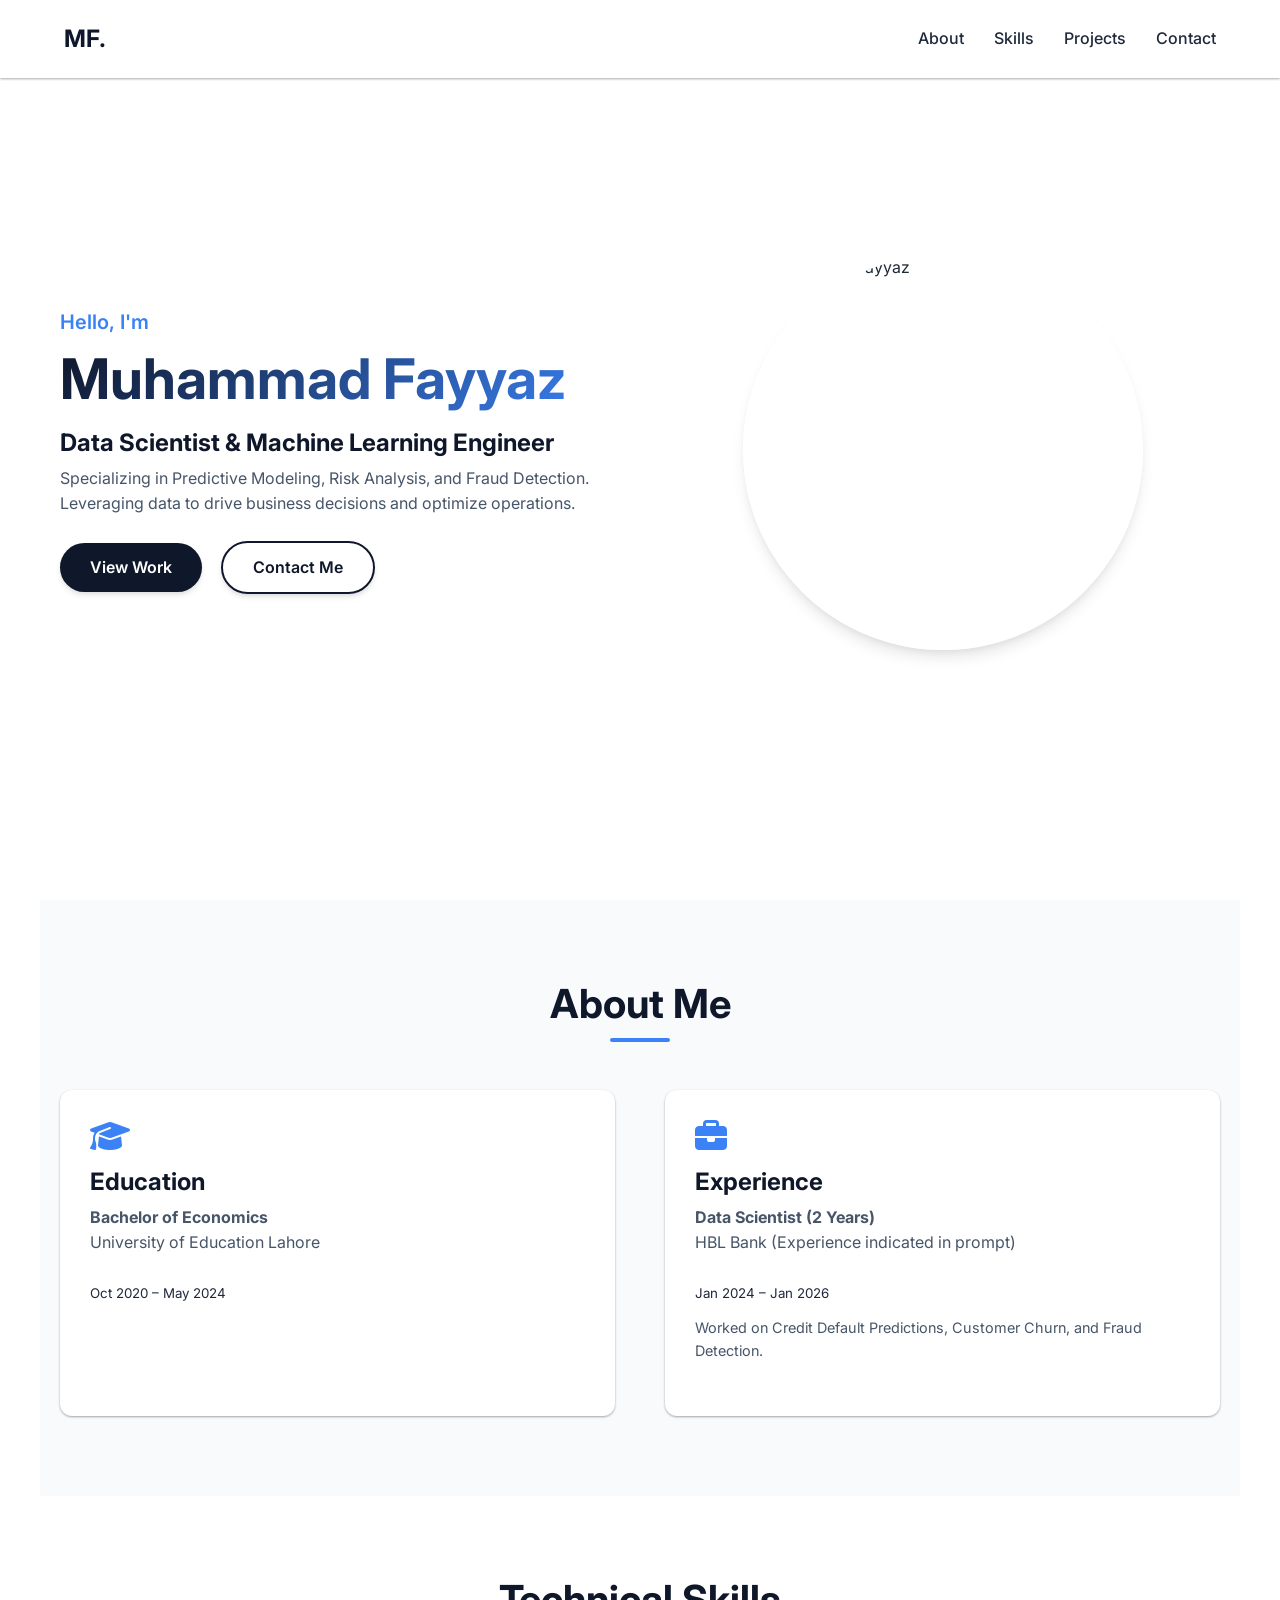
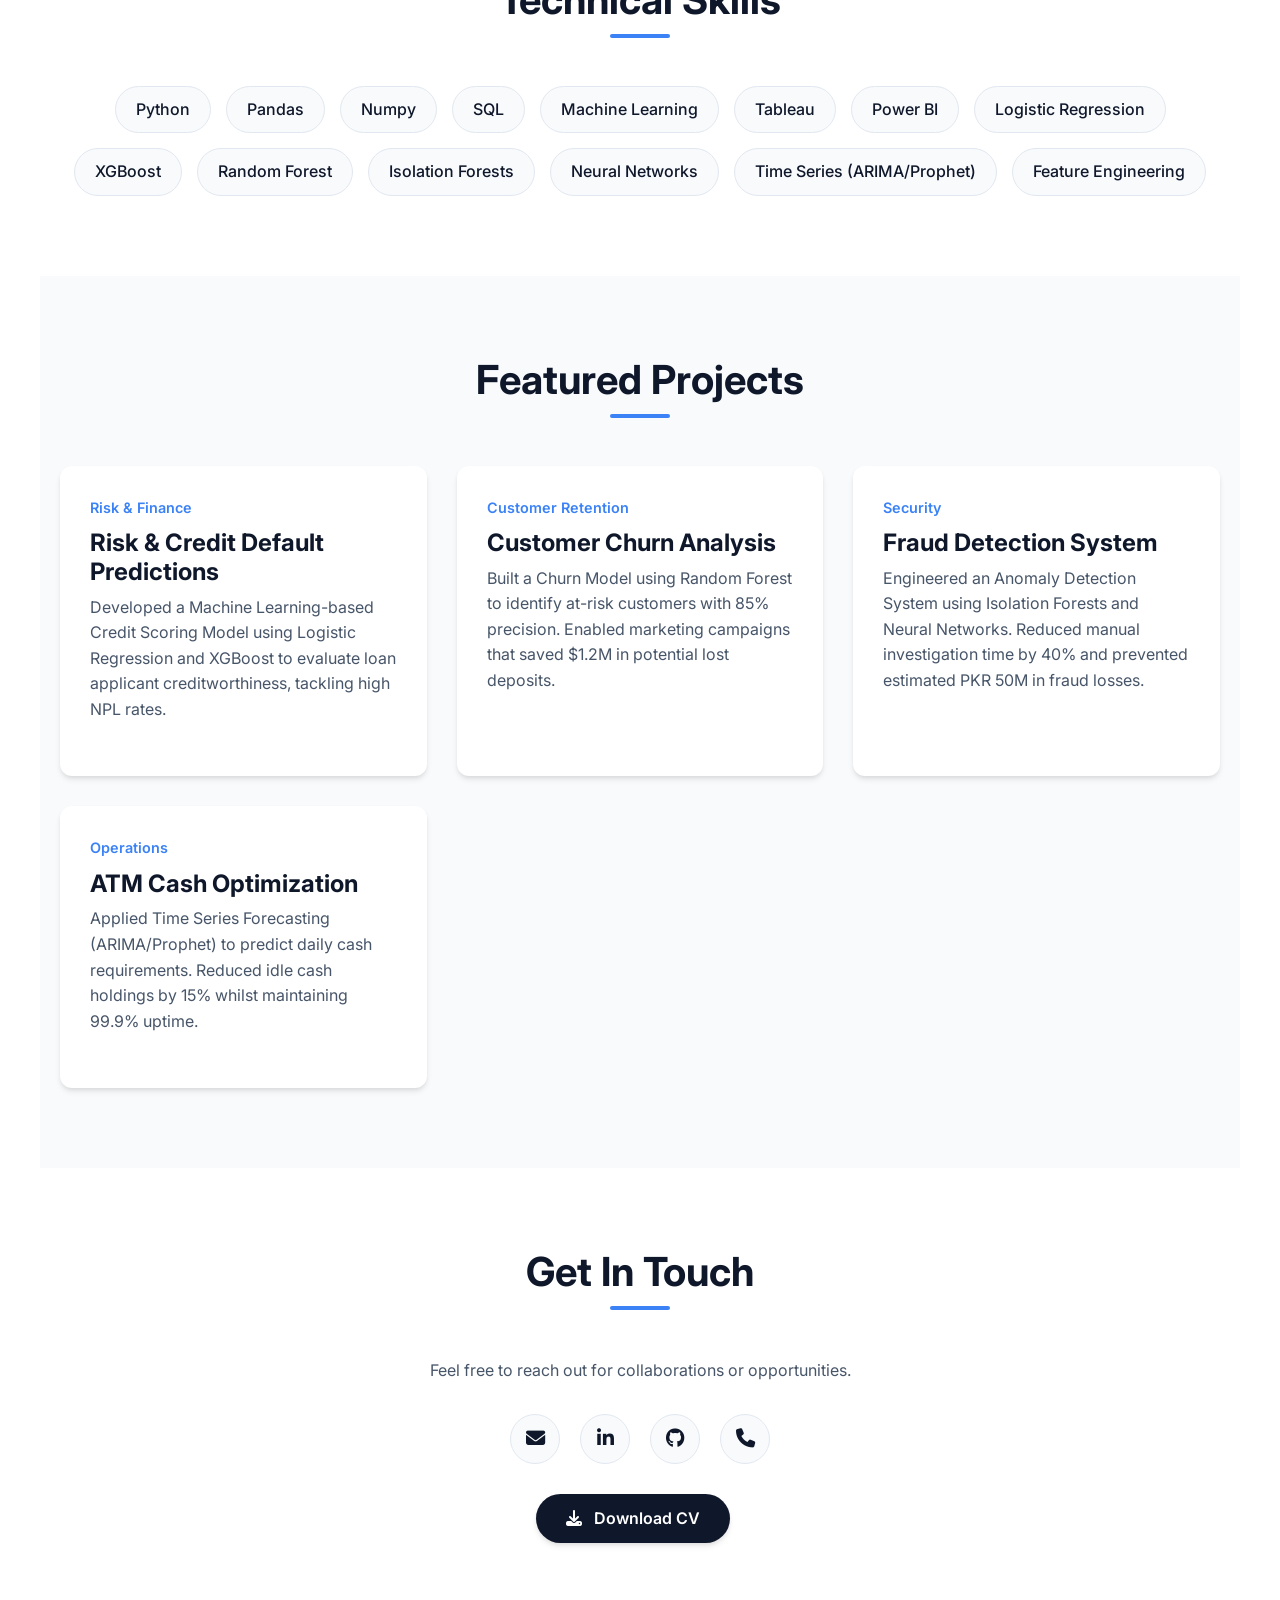
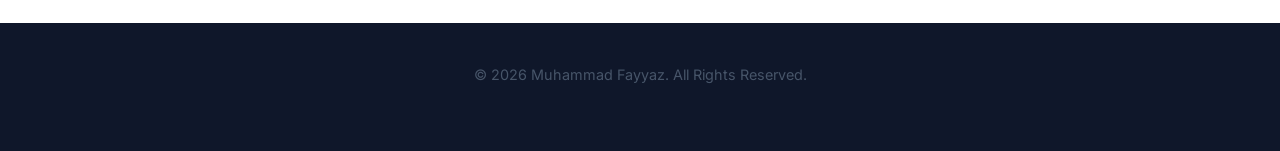
==== index.html @ ee8a90c3 "Add files via upload" ====
<!DOCTYPE html>
<html lang="en">
<head>
    <meta charset="UTF-8">
    <meta name="viewport" content="width=device-width, initial-scale=1.0">
    <title>Muhammad Fayyaz | Data Scientist</title>
    <meta name="description" content="Portfolio of Muhammad Fayyaz, a Data Scientist specializing in Machine Learning, Credit Scoring, and Fraud Detection.">
    
    <!-- Fonts -->
    <link rel="preconnect" href="https://fonts.googleapis.com">
    <link rel="preconnect" href="https://fonts.gstatic.com" crossorigin>
    <link href="https://fonts.googleapis.com/css2?family=Inter:wght@400;500;600;700&display=swap" rel="stylesheet">
    
    <!-- Icons -->
    <link rel="stylesheet" href="https://cdnjs.cloudflare.com/ajax/libs/font-awesome/6.4.0/css/all.min.css">
    
    <!-- Styles -->
    <link rel="stylesheet" href="style.css">
</head>
<body>

    <header>
        <nav>
            <div class="logo">MF.</div>
            <div class="nav-links">
                <a href="#about">About</a>
                <a href="#skills">Skills</a>
                <a href="#projects">Projects</a>
                <a href="#contact">Contact</a>
            </div>
        </nav>
    </header>

    <main>
        <!-- Hero Section -->
        <section class="hero">
            <div class="hero-content">
                <span class="hero-subtitle">Hello, I'm</span>
                <h1>Muhammad Fayyaz</h1>
                <h3>Data Scientist & Machine Learning Engineer</h3>
                <p>Specializing in Predictive Modeling, Risk Analysis, and Fraud Detection. Leveraging data to drive business decisions and optimize operations.</p>
                
                <div class="hero-btns">
                    <a href="#projects" class="btn">View Work</a>
                    <a href="#contact" class="btn btn-outline">Contact Me</a>
                </div>
            </div>
            <div class="hero-image">
                <div class="img-container">
                    <img src="profile.png" alt="Muhammad Fayyaz">
                </div>
            </div>
        </section>

        <!-- About Section -->
        <section id="about">
            <h2>About Me</h2>
            <div class="about-grid">
                <div class="card">
                    <i class="fas fa-graduation-cap icon" style="color: var(--secondary-color);"></i>
                    <h3>Education</h3>
                    <p style="margin-bottom: 0;"><strong>Bachelor of Economics</strong></p>
                    <p>University of Education Lahore</p>
                    <small>Oct 2020 – May 2024</small>
                </div>
                <div class="card">
                    <i class="fas fa-briefcase icon" style="color: var(--secondary-color);"></i>
                    <h3>Experience</h3>
                    <p style="margin-bottom: 0;"><strong>Data Scientist (2 Years)</strong></p>
                    <p>HBL Bank (Experience indicated in prompt)</p>
                    <small>Jan 2024 – Jan 2026</small>
                    <p style="margin-top: 10px; font-size: 0.9em;">Worked on Credit Default Predictions, Customer Churn, and Fraud Detection.</p>
                </div>
            </div>
        </section>

        <!-- Skills Section -->
        <section id="skills">
            <h2>Technical Skills</h2>
            <div class="skills-container">
                <span class="skill-tag">Python</span>
                <span class="skill-tag">Pandas</span>
                <span class="skill-tag">Numpy</span>
                <span class="skill-tag">SQL</span>
                <span class="skill-tag">Machine Learning</span>
                <span class="skill-tag">Tableau</span>
                <span class="skill-tag">Power BI</span>
                <span class="skill-tag">Logistic Regression</span>
                <span class="skill-tag">XGBoost</span>
                <span class="skill-tag">Random Forest</span>
                <span class="skill-tag">Isolation Forests</span>
                <span class="skill-tag">Neural Networks</span>
                <span class="skill-tag">Time Series (ARIMA/Prophet)</span>
                <span class="skill-tag">Feature Engineering</span>
            </div>
        </section>

        <!-- Projects Section -->
        <section id="projects">
            <h2>Featured Projects</h2>
            <div class="projects-grid">
                
                <!-- Project 1 -->
                <article class="project-card">
                    <div class="project-meta">Risk & Finance</div>
                    <h3>Risk & Credit Default Predictions</h3>
                    <p>Developed a Machine Learning-based Credit Scoring Model using Logistic Regression and XGBoost to evaluate loan applicant creditworthiness, tackling high NPL rates.</p>
                </article>

                <!-- Project 2 -->
                <article class="project-card">
                    <div class="project-meta">Customer Retention</div>
                    <h3>Customer Churn Analysis</h3>
                    <p>Built a Churn Model using Random Forest to identify at-risk customers with 85% precision. Enabled marketing campaigns that saved $1.2M in potential lost deposits.</p>
                </article>

                <!-- Project 3 -->
                <article class="project-card">
                    <div class="project-meta">Security</div>
                    <h3>Fraud Detection System</h3>
                    <p>Engineered an Anomaly Detection System using Isolation Forests and Neural Networks. Reduced manual investigation time by 40% and prevented estimated PKR 50M in fraud losses.</p>
                </article>

                <!-- Project 4 -->
                <article class="project-card">
                    <div class="project-meta">Operations</div>
                    <h3>ATM Cash Optimization</h3>
                    <p>Applied Time Series Forecasting (ARIMA/Prophet) to predict daily cash requirements. Reduced idle cash holdings by 15% whilst maintaining 99.9% uptime.</p>
                </article>

            </div>
        </section>

        <!-- Contact Section -->
        <section id="contact">
            <h2>Get In Touch</h2>
            <div class="contact-container">
                <p>Feel free to reach out for collaborations or opportunities.</p>
                
                <div class="social-links">
                    <a href="mailto:bsf2002220@ue.edu.pk" class="social-btn" title="Email"><i class="fas fa-envelope"></i></a>
                    <a href="https://linkedin.com/in/muhammad-fayyaz" target="_blank" class="social-btn" title="LinkedIn"><i class="fab fa-linkedin-in"></i></a>
                    <a href="https://github.com/yourusername" target="_blank" class="social-btn" title="GitHub"><i class="fab fa-github"></i></a>
                    <a href="tel:+923186599929" class="social-btn" title="Phone"><i class="fas fa-phone"></i></a>
                </div>

                <a href="Muhammad Fayyaz.pdf" class="btn" download><i class="fas fa-download" style="margin-right: 8px;"></i> Download CV</a>
            </div>
        </section>
    </main>

    <footer>
        <p>&copy; 2026 Muhammad Fayyaz. All Rights Reserved.</p>
    </footer>

    <script src="script.js"></script>
</body>
</html>
---- style.css ----
/* Global Styles */
:root {
  --primary-color: #0f172a; /* Slate 900 */
  --secondary-color: #3b82f6; /* Blue 500 */
  --accent-color: #64748b; /* Slate 500 */
  --background-color: #ffffff;
  --surface-color: #f8fafc; /* Slate 50 */
  --text-main: #1e293b; /* Slate 800 */
  --text-light: #475569; /* Slate 600 */
  --white: #ffffff;
  --shadow-sm: 0 1px 3px rgba(0, 0, 0, 0.12), 0 1px 2px rgba(0, 0, 0, 0.24);
  --shadow-md:
    0 4px 6px -1px rgba(0, 0, 0, 0.1), 0 2px 4px -1px rgba(0, 0, 0, 0.06);
  --shadow-lg:
    0 10px 15px -3px rgba(0, 0, 0, 0.1), 0 4px 6px -2px rgba(0, 0, 0, 0.05);
  --font-main:
    "Inter", -apple-system, BlinkMacSystemFont, "Segoe UI", Roboto, Helvetica,
    Arial, sans-serif;
}

* {
  margin: 0;
  padding: 0;
  box-sizing: border-box;
}

body {
  font-family: var(--font-main);
  background-color: var(--background-color);
  color: var(--text-main);
  line-height: 1.6;
  overflow-x: hidden;
}

a {
  text-decoration: none;
  color: inherit;
  transition: all 0.3s ease;
}

ul {
  list-style: none;
}

section {
  padding: 80px 20px;
  max-width: 1200px;
  margin: 0 auto;
}

/* Typography */
h1,
h2,
h3,
h4 {
  color: var(--primary-color);
  font-weight: 700;
  line-height: 1.2;
}

h1 {
  font-size: 3.5rem;
  margin-bottom: 1rem;
  background: linear-gradient(
    135deg,
    var(--primary-color) 0%,
    var(--secondary-color) 100%
  );
  -webkit-background-clip: text;
  -webkit-text-fill-color: transparent;
}

h2 {
  font-size: 2.5rem;
  margin-bottom: 3rem;
  text-align: center;
  position: relative;
}

h2::after {
  content: "";
  display: block;
  width: 60px;
  height: 4px;
  background: var(--secondary-color);
  margin: 10px auto 0;
  border-radius: 2px;
}

h3 {
  font-size: 1.5rem;
  margin-bottom: 0.5rem;
}

p {
  color: var(--text-light);
  margin-bottom: 1.5rem;
}

/* Header */
header {
  position: fixed;
  top: 0;
  width: 100%;
  background: rgba(255, 255, 255, 0.9);
  backdrop-filter: blur(10px);
  z-index: 1000;
  box-shadow: var(--shadow-sm);
  transition: all 0.3s ease;
}

nav {
  display: flex;
  justify-content: space-between;
  align-items: center;
  padding: 20px 5%;
  max-width: 1400px;
  margin: 0 auto;
}

.logo {
  font-size: 1.5rem;
  font-weight: 700;
  color: var(--primary-color);
}

.nav-links {
  display: flex;
  gap: 30px;
}

.nav-links a {
  font-weight: 500;
  font-size: 1rem;
  color: var(--text-main);
}

.nav-links a:hover {
  color: var(--secondary-color);
}

/* Hero Section */
.hero {
  height: 100vh;
  display: flex;
  align-items: center;
  justify-content: space-between;
  padding-top: 80px;
}

.hero-content {
  flex: 1;
  padding-right: 50px;
  animation: fadeUp 1s ease-out;
}

.hero-subtitle {
  font-size: 1.25rem;
  color: var(--secondary-color);
  font-weight: 600;
  margin-bottom: 0.5rem;
  display: block;
}

.btn {
  display: inline-block;
  padding: 12px 30px;
  background: var(--primary-color);
  color: var(--white);
  border-radius: 50px;
  font-weight: 600;
  font-size: 1rem;
  box-shadow: var(--shadow-md);
  margin-right: 15px;
}

.btn:hover {
  background: var(--secondary-color);
  transform: translateY(-2px);
  box-shadow: var(--shadow-lg);
}

.btn-outline {
  background: transparent;
  border: 2px solid var(--primary-color);
  color: var(--primary-color);
}

.btn-outline:hover {
  background: var(--primary-color);
  color: var(--white);
}

.hero-image {
  flex: 1;
  display: flex;
  justify-content: center;
  animation: fadeLeft 1s ease-out;
}

.img-container {
  width: 400px;
  height: 400px;
  border-radius: 50%;
  overflow: hidden;
  border: 5px solid var(--white);
  box-shadow: var(--shadow-lg);
  position: relative;
}

.img-container img {
  width: 100%;
  height: 100%;
  object-fit: cover;
}

/* About Section */
#about {
  background-color: var(--surface-color);
}

.about-grid {
  display: grid;
  grid-template-columns: 1fr 1fr;
  gap: 50px;
}

.card {
  background: var(--white);
  padding: 30px;
  border-radius: 12px;
  box-shadow: var(--shadow-sm);
  transition: transform 0.3s ease;
}

.card:hover {
  transform: translateY(-5px);
  box-shadow: var(--shadow-md);
}

.icon {
  font-size: 2rem;
  margin-bottom: 1rem;
  display: block;
}

/* Skills Section */
.skills-container {
  display: flex;
  flex-wrap: wrap;
  gap: 15px;
  justify-content: center;
}

.skill-tag {
  background: var(--surface-color);
  padding: 10px 20px;
  border-radius: 30px;
  font-weight: 500;
  color: var(--primary-color);
  border: 1px solid #e2e8f0;
  transition: all 0.3s ease;
}

.skill-tag:hover {
  background: var(--primary-color);
  color: var(--white);
  border-color: var(--primary-color);
}

/* Projects Section */
#projects {
  background-color: var(--surface-color);
}

.projects-grid {
  display: grid;
  grid-template-columns: repeat(auto-fit, minmax(350px, 1fr));
  gap: 30px;
}

.project-card {
  background: var(--white);
  border-radius: 12px;
  overflow: hidden;
  box-shadow: var(--shadow-md);
  transition: all 0.3s ease;
  padding: 30px;
  display: flex;
  flex-direction: column;
}

.project-card:hover {
  transform: translateY(-10px);
  box-shadow: var(--shadow-lg);
}

.project-meta {
  font-size: 0.9rem;
  color: var(--secondary-color);
  font-weight: 600;
  margin-bottom: 10px;
}

/* Contact Section */
.contact-container {
  text-align: center;
  max-width: 600px;
  margin: 0 auto;
}

.social-links {
  display: flex;
  justify-content: center;
  gap: 20px;
  margin: 30px 0;
}

.social-btn {
  width: 50px;
  height: 50px;
  border-radius: 50%;
  background: var(--surface-color);
  display: flex;
  align-items: center;
  justify-content: center;
  font-size: 1.2rem;
  color: var(--primary-color);
  transition: all 0.3s ease;
  border: 1px solid #e2e8f0;
}

.social-btn:hover {
  background: var(--primary-color);
  color: var(--white);
}

footer {
  text-align: center;
  padding: 40px;
  background: var(--primary-color);
  color: var(--white);
  font-size: 0.9rem;
}

/* Animations */
@keyframes fadeUp {
  from {
    opacity: 0;
    transform: translateY(30px);
  }
  to {
    opacity: 1;
    transform: translateY(0);
  }
}

@keyframes fadeLeft {
  from {
    opacity: 0;
    transform: translateX(30px);
  }
  to {
    opacity: 1;
    transform: translateX(0);
  }
}

/* Responsive */
@media (max-width: 768px) {
  h1 {
    font-size: 2.5rem;
  }
  h2 {
    font-size: 2rem;
  }

  .hero {
    flex-direction: column-reverse;
    text-align: center;
    height: auto;
    padding-bottom: 50px;
  }

  .hero-content {
    padding-right: 0;
  }

  .hero-image {
    margin-bottom: 40px;
  }

  .img-container {
    width: 250px;
    height: 250px;
  }

  .nav-links {
    display: none; /* simple mobile hide for now, could add hamburger */
  }

  .about-grid {
    grid-template-columns: 1fr;
  }
}
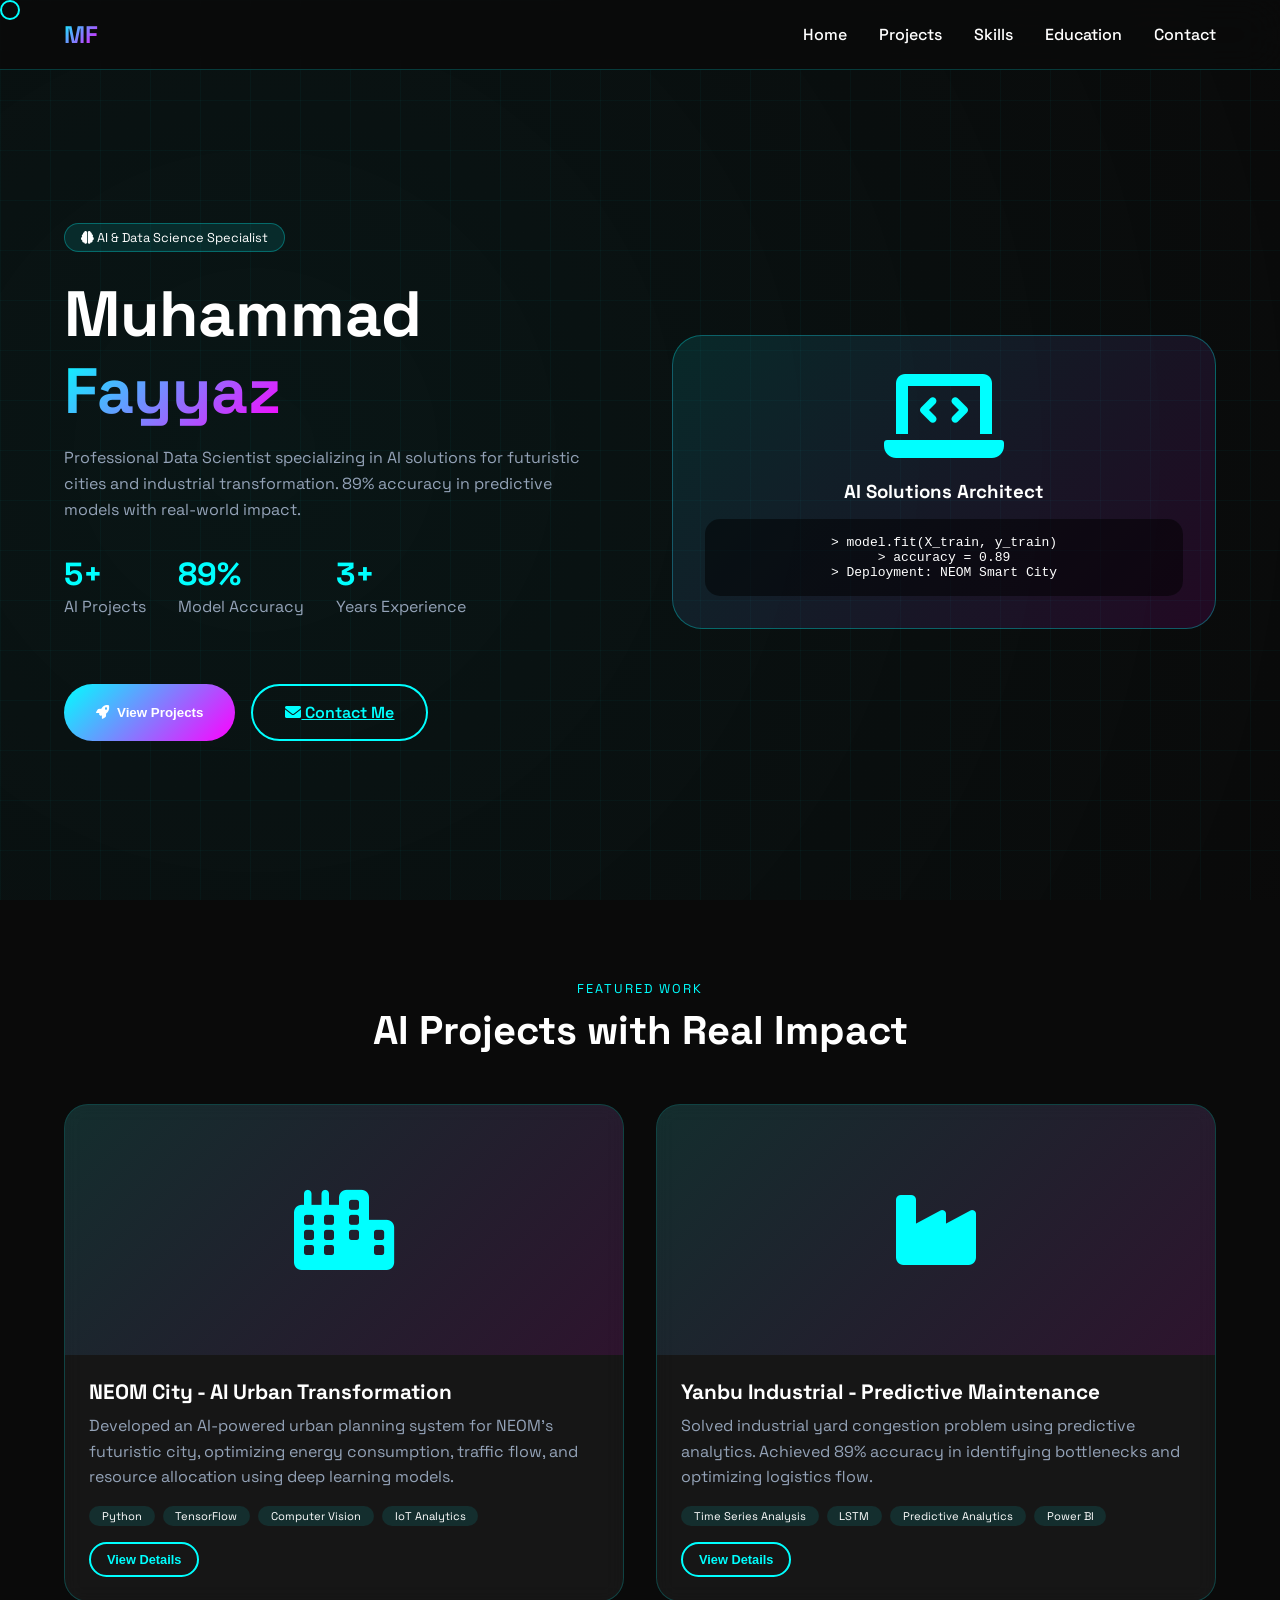
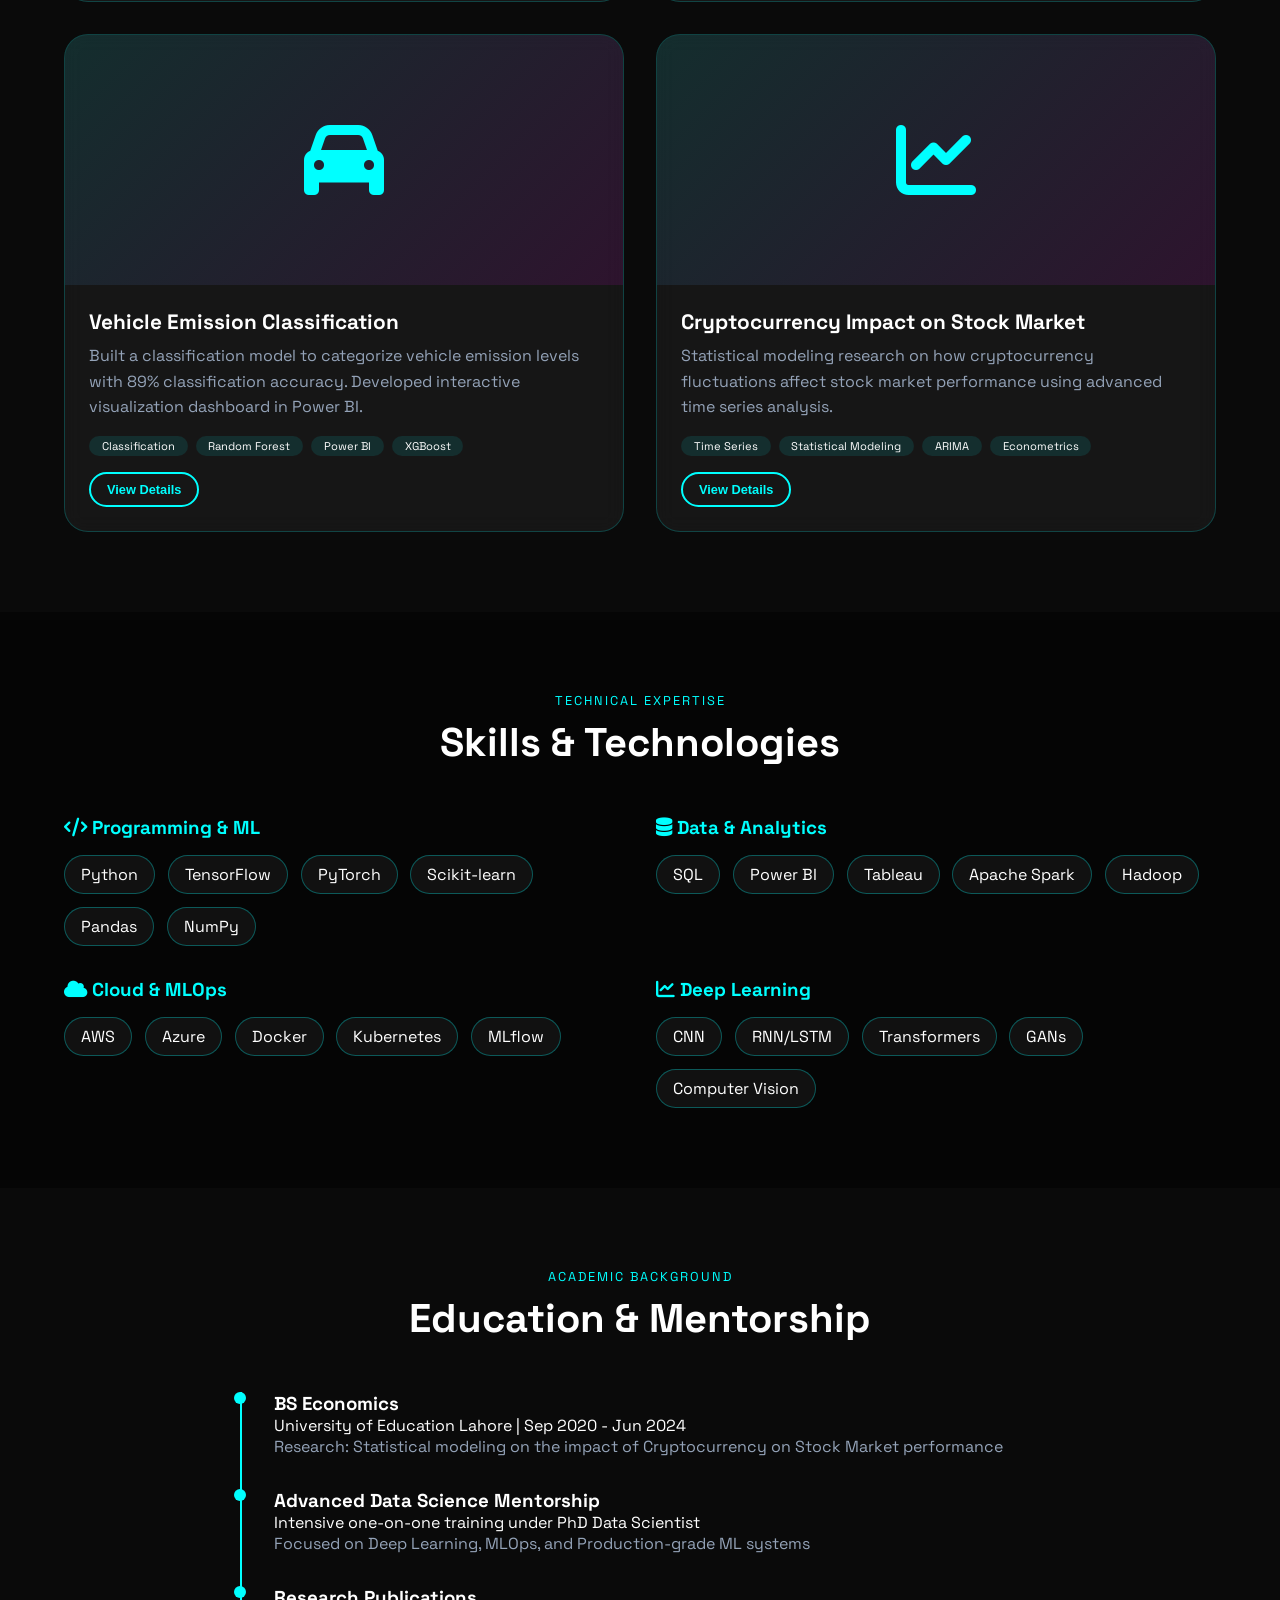
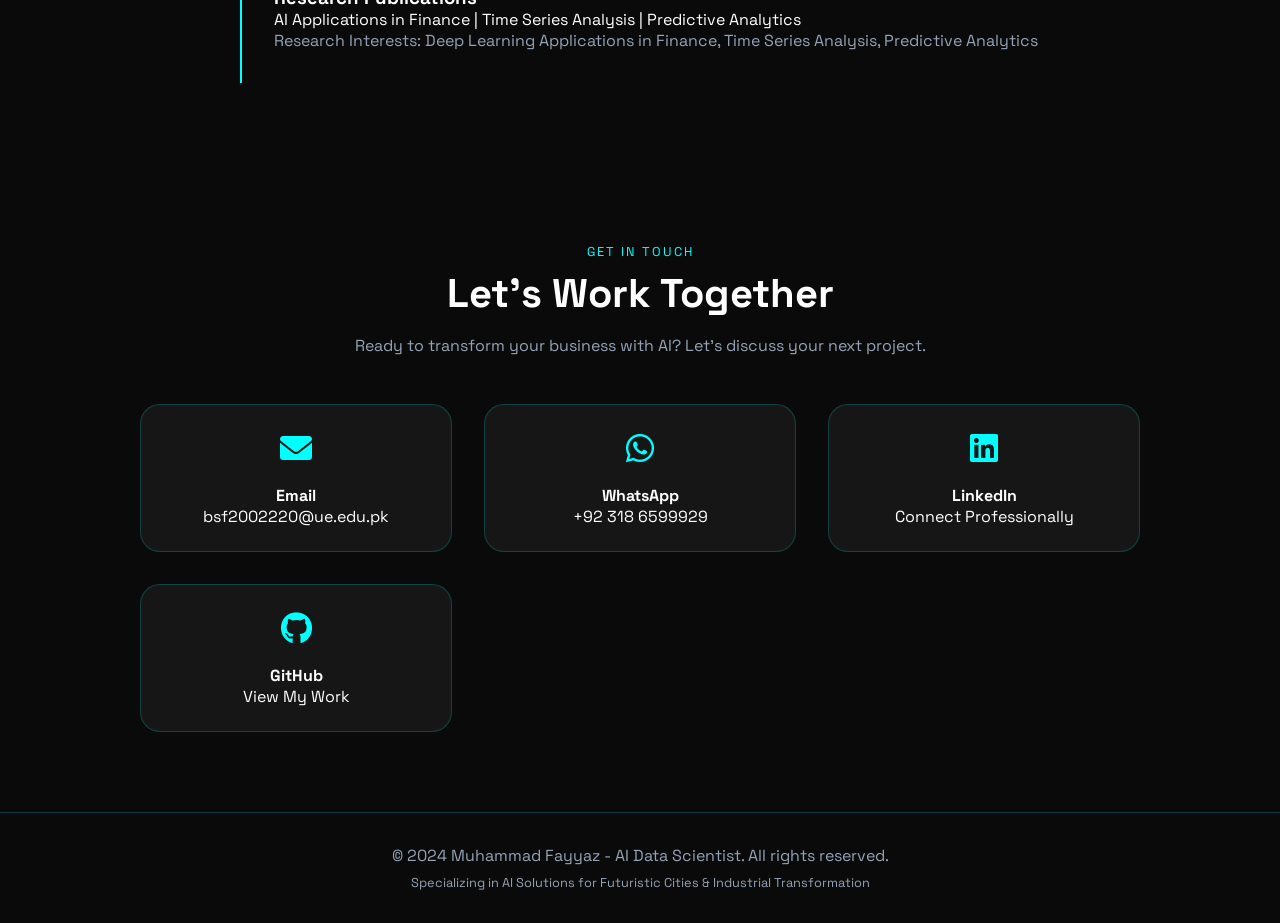
==== commit a94f710f: "Rename index1.html to index.html" ====
--- a/index.html
+++ b/index.html
@@ -3,156 +3,709 @@
 <head>
     <meta charset="UTF-8">
     <meta name="viewport" content="width=device-width, initial-scale=1.0">
-    <title>Muhammad Fayyaz | Data Scientist</title>
-    <meta name="description" content="Portfolio of Muhammad Fayyaz, a Data Scientist specializing in Machine Learning, Credit Scoring, and Fraud Detection.">
-    
-    <!-- Fonts -->
-    <link rel="preconnect" href="https://fonts.googleapis.com">
-    <link rel="preconnect" href="https://fonts.gstatic.com" crossorigin>
-    <link href="https://fonts.googleapis.com/css2?family=Inter:wght@400;500;600;700&display=swap" rel="stylesheet">
-    
-    <!-- Icons -->
-    <link rel="stylesheet" href="https://cdnjs.cloudflare.com/ajax/libs/font-awesome/6.4.0/css/all.min.css">
-    
-    <!-- Styles -->
-    <link rel="stylesheet" href="style.css">
+    <title>Muhammad Fayyaz | AI Data Scientist - Futuristic Portfolio</title>
+    <link href="https://cdnjs.cloudflare.com/ajax/libs/font-awesome/6.0.0/css/all.min.css" rel="stylesheet">
+    <link href="https://fonts.googleapis.com/css2?family=Space+Grotesk:wght@300;400;500;600;700;800&display=swap" rel="stylesheet">
+    <link href="https://unpkg.com/aos@2.3.1/dist/aos.css" rel="stylesheet">
+    <style>
+        * {
+            margin: 0;
+            padding: 0;
+            box-sizing: border-box;
+        }
+
+        body {
+            font-family: 'Space Grotesk', sans-serif;
+            background: #0a0a0a;
+            color: #ffffff;
+            overflow-x: hidden;
+        }
+
+        /* Futuristic Gradient Background */
+        .bg-gradient {
+            position: fixed;
+            top: 0;
+            left: 0;
+            width: 100%;
+            height: 100%;
+            background: radial-gradient(circle at 20% 50%, rgba(0, 255, 255, 0.05) 0%, rgba(10, 10, 10, 0.98) 100%);
+            z-index: -2;
+        }
+
+        .grid-overlay {
+            position: fixed;
+            top: 0;
+            left: 0;
+            width: 100%;
+            height: 100%;
+            background-image: linear-gradient(rgba(0, 255, 255, 0.03) 1px, transparent 1px),
+                              linear-gradient(90deg, rgba(0, 255, 255, 0.03) 1px, transparent 1px);
+            background-size: 50px 50px;
+            z-index: -1;
+        }
+
+        /* Custom Cursor */
+        .cursor {
+            width: 20px;
+            height: 20px;
+            border: 2px solid #00ffff;
+            border-radius: 50%;
+            position: fixed;
+            pointer-events: none;
+            z-index: 10000;
+            transition: 0.1s;
+        }
+
+        /* Navigation */
+        .navbar {
+            position: fixed;
+            top: 0;
+            width: 100%;
+            padding: 1.2rem 5%;
+            background: rgba(10, 10, 10, 0.9);
+            backdrop-filter: blur(20px);
+            z-index: 1000;
+            border-bottom: 1px solid rgba(0, 255, 255, 0.2);
+        }
+
+        .nav-container {
+            display: flex;
+            justify-content: space-between;
+            align-items: center;
+            max-width: 1400px;
+            margin: 0 auto;
+        }
+
+        .logo {
+            font-size: 1.5rem;
+            font-weight: 800;
+            background: linear-gradient(135deg, #00ffff, #ff00ff);
+            -webkit-background-clip: text;
+            -webkit-text-fill-color: transparent;
+        }
+
+        .nav-links {
+            display: flex;
+            gap: 2rem;
+            list-style: none;
+        }
+
+        .nav-links a {
+            color: #fff;
+            text-decoration: none;
+            font-weight: 500;
+            transition: 0.3s;
+        }
+
+        .nav-links a:hover {
+            color: #00ffff;
+        }
+
+        /* Hero Section */
+        .hero {
+            min-height: 100vh;
+            display: flex;
+            align-items: center;
+            padding: 8rem 5% 4rem;
+        }
+
+        .hero-content {
+            max-width: 1400px;
+            margin: 0 auto;
+            width: 100%;
+            display: grid;
+            grid-template-columns: 1fr 1fr;
+            gap: 4rem;
+            align-items: center;
+        }
+
+        .hero-badge {
+            display: inline-block;
+            padding: 0.3rem 1rem;
+            background: rgba(0, 255, 255, 0.1);
+            border: 1px solid rgba(0, 255, 255, 0.3);
+            border-radius: 50px;
+            font-size: 0.8rem;
+            margin-bottom: 1.5rem;
+        }
+
+        .hero h1 {
+            font-size: 4rem;
+            font-weight: 800;
+            line-height: 1.2;
+            margin-bottom: 1rem;
+        }
+
+        .hero h1 span {
+            background: linear-gradient(135deg, #00ffff, #ff00ff);
+            -webkit-background-clip: text;
+            -webkit-text-fill-color: transparent;
+        }
+
+        .hero p {
+            color: #94a3b8;
+            margin-bottom: 2rem;
+            line-height: 1.6;
+        }
+
+        .hero-stats {
+            display: flex;
+            gap: 2rem;
+            margin-top: 2rem;
+        }
+
+        .hero-stat h3 {
+            font-size: 2rem;
+            color: #00ffff;
+        }
+
+        /* Buttons */
+        .btn-primary {
+            background: linear-gradient(135deg, #00ffff, #ff00ff);
+            color: #fff;
+            padding: 1rem 2rem;
+            border: none;
+            border-radius: 50px;
+            font-weight: 600;
+            cursor: pointer;
+            transition: 0.3s;
+            display: inline-flex;
+            align-items: center;
+            gap: 8px;
+        }
+
+        .btn-outline {
+            background: transparent;
+            border: 2px solid #00ffff;
+            color: #00ffff;
+            padding: 1rem 2rem;
+            border-radius: 50px;
+            font-weight: 600;
+            cursor: pointer;
+            transition: 0.3s;
+        }
+
+        .btn-primary:hover, .btn-outline:hover {
+            transform: translateY(-3px);
+            box-shadow: 0 10px 30px rgba(0, 255, 255, 0.3);
+        }
+
+        /* Project Cards */
+        .projects-section {
+            padding: 5rem 5%;
+        }
+
+        .section-header {
+            text-align: center;
+            margin-bottom: 3rem;
+        }
+
+        .section-subtitle {
+            color: #00ffff;
+            text-transform: uppercase;
+            letter-spacing: 2px;
+            font-size: 0.8rem;
+        }
+
+        .section-title {
+            font-size: 2.5rem;
+            font-weight: 700;
+            margin-top: 0.5rem;
+        }
+
+        .projects-grid {
+            display: grid;
+            grid-template-columns: repeat(auto-fit, minmax(400px, 1fr));
+            gap: 2rem;
+            max-width: 1400px;
+            margin: 0 auto;
+        }
+
+        .project-card {
+            background: rgba(255, 255, 255, 0.05);
+            backdrop-filter: blur(10px);
+            border-radius: 24px;
+            overflow: hidden;
+            border: 1px solid rgba(0, 255, 255, 0.2);
+            transition: 0.3s;
+        }
+
+        .project-card:hover {
+            transform: translateY(-10px);
+            border-color: #00ffff;
+            box-shadow: 0 20px 40px rgba(0, 255, 255, 0.2);
+        }
+
+        .project-image {
+            height: 250px;
+            background: linear-gradient(135deg, rgba(0, 255, 255, 0.1), rgba(255, 0, 255, 0.1));
+            display: flex;
+            align-items: center;
+            justify-content: center;
+            position: relative;
+            overflow: hidden;
+        }
+
+        .project-image i {
+            font-size: 5rem;
+            color: #00ffff;
+        }
+
+        .project-info {
+            padding: 1.5rem;
+        }
+
+        .project-title {
+            font-size: 1.3rem;
+            font-weight: 700;
+            margin-bottom: 0.5rem;
+        }
+
+        .project-desc {
+            color: #94a3b8;
+            line-height: 1.6;
+            margin-bottom: 1rem;
+        }
+
+        .project-tech {
+            display: flex;
+            flex-wrap: wrap;
+            gap: 0.5rem;
+            margin-bottom: 1rem;
+        }
+
+        .tech-tag {
+            padding: 0.2rem 0.8rem;
+            background: rgba(0, 255, 255, 0.1);
+            border-radius: 50px;
+            font-size: 0.7rem;
+        }
+
+        /* Skills Section */
+        .skills-section {
+            padding: 5rem 5%;
+            background: rgba(0, 0, 0, 0.5);
+        }
+
+        .skills-grid {
+            display: grid;
+            grid-template-columns: repeat(2, 1fr);
+            gap: 2rem;
+            max-width: 1200px;
+            margin: 0 auto;
+        }
+
+        .skill-category h3 {
+            color: #00ffff;
+            margin-bottom: 1rem;
+        }
+
+        .skill-items {
+            display: flex;
+            flex-wrap: wrap;
+            gap: 0.8rem;
+        }
+
+        .skill-item {
+            padding: 0.5rem 1rem;
+            background: rgba(255, 255, 255, 0.05);
+            border-radius: 50px;
+            border: 1px solid rgba(0, 255, 255, 0.3);
+            transition: 0.3s;
+        }
+
+        .skill-item:hover {
+            border-color: #00ffff;
+            transform: translateY(-2px);
+        }
+
+        /* Education & Experience */
+        .education-section {
+            padding: 5rem 5%;
+        }
+
+        .timeline {
+            max-width: 800px;
+            margin: 0 auto;
+        }
+
+        .timeline-item {
+            position: relative;
+            padding-left: 2rem;
+            padding-bottom: 2rem;
+            border-left: 2px solid #00ffff;
+        }
+
+        .timeline-dot {
+            position: absolute;
+            left: -0.5rem;
+            top: 0;
+            width: 12px;
+            height: 12px;
+            background: #00ffff;
+            border-radius: 50%;
+        }
+
+        /* Contact Section */
+        .contact-section {
+            padding: 5rem 5%;
+            text-align: center;
+        }
+
+        .contact-grid {
+            display: grid;
+            grid-template-columns: repeat(auto-fit, minmax(250px, 1fr));
+            gap: 2rem;
+            max-width: 1000px;
+            margin: 2rem auto 0;
+        }
+
+        .contact-card {
+            background: rgba(255, 255, 255, 0.05);
+            border-radius: 20px;
+            padding: 1.5rem;
+            text-decoration: none;
+            color: #fff;
+            transition: 0.3s;
+            border: 1px solid rgba(0, 255, 255, 0.2);
+        }
+
+        .contact-card:hover {
+            transform: translateY(-5px);
+            border-color: #00ffff;
+        }
+
+        .contact-icon {
+            font-size: 2rem;
+            color: #00ffff;
+            margin-bottom: 1rem;
+        }
+
+        /* Footer */
+        .footer {
+            text-align: center;
+            padding: 2rem;
+            border-top: 1px solid rgba(0, 255, 255, 0.2);
+            color: #94a3b8;
+        }
+
+        /* Responsive */
+        @media (max-width: 1024px) {
+            .hero-content {
+                grid-template-columns: 1fr;
+                text-align: center;
+            }
+            .hero-stats {
+                justify-content: center;
+            }
+            .skills-grid {
+                grid-template-columns: 1fr;
+            }
+            .hero h1 {
+                font-size: 2.5rem;
+            }
+        }
+
+        @media (max-width: 768px) {
+            .nav-links {
+                display: none;
+            }
+            .projects-grid {
+                grid-template-columns: 1fr;
+            }
+        }
+    </style>
 </head>
 <body>
 
-    <header>
-        <nav>
-            <div class="logo">MF.</div>
-            <div class="nav-links">
-                <a href="#about">About</a>
-                <a href="#skills">Skills</a>
-                <a href="#projects">Projects</a>
-                <a href="#contact">Contact</a>
-            </div>
-        </nav>
-    </header>
-
-    <main>
-        <!-- Hero Section -->
-        <section class="hero">
-            <div class="hero-content">
-                <span class="hero-subtitle">Hello, I'm</span>
-                <h1>Muhammad Fayyaz</h1>
-                <h3>Data Scientist & Machine Learning Engineer</h3>
-                <p>Specializing in Predictive Modeling, Risk Analysis, and Fraud Detection. Leveraging data to drive business decisions and optimize operations.</p>
-                
-                <div class="hero-btns">
-                    <a href="#projects" class="btn">View Work</a>
-                    <a href="#contact" class="btn btn-outline">Contact Me</a>
+<div class="bg-gradient"></div>
+<div class="grid-overlay"></div>
+<div class="cursor"></div>
+
+<nav class="navbar">
+    <div class="nav-container">
+        <div class="logo">MF</div>
+        <ul class="nav-links">
+            <li><a href="#home">Home</a></li>
+            <li><a href="#projects">Projects</a></li>
+            <li><a href="#skills">Skills</a></li>
+            <li><a href="#education">Education</a></li>
+            <li><a href="#contact">Contact</a></li>
+        </ul>
+    </div>
+</nav>
+
+<section id="home" class="hero">
+    <div class="hero-content">
+        <div data-aos="fade-right">
+            <div class="hero-badge">
+                <i class="fas fa-brain"></i> AI & Data Science Specialist
+            </div>
+            <h1>Muhammad <span>Fayyaz</span></h1>
+            <p>Professional Data Scientist specializing in AI solutions for futuristic cities and industrial transformation. 89% accuracy in predictive models with real-world impact.</p>
+            <div class="hero-stats">
+                <div class="hero-stat"><h3>5+</h3><p>AI Projects</p></div>
+                <div class="hero-stat"><h3>89%</h3><p>Model Accuracy</p></div>
+                <div class="hero-stat"><h3>3+</h3><p>Years Experience</p></div>
+            </div>
+            <div style="display: flex; gap: 1rem; flex-wrap: wrap; margin-top: 2rem;">
+                <button class="btn-primary" onclick="scrollToProjects()"><i class="fas fa-rocket"></i> View Projects</button>
+                <a href="mailto:bsf2002220@ue.edu.pk" class="btn-outline"><i class="fas fa-envelope"></i> Contact Me</a>
+            </div>
+        </div>
+        <div data-aos="fade-left" style="text-align: center;">
+            <div class="scientist-image" style="background: linear-gradient(135deg, rgba(0,255,255,0.1), rgba(255,0,255,0.1)); border-radius: 30px; padding: 2rem; border: 1px solid rgba(0,255,255,0.3);">
+                <i class="fas fa-laptop-code" style="font-size: 6rem; color: #00ffff;"></i>
+                <h3 style="margin-top: 1rem;">AI Solutions Architect</h3>
+                <div style="background: rgba(0,0,0,0.5); border-radius: 15px; padding: 1rem; margin-top: 1rem; font-family: monospace;">
+                    <span>> model.fit(X_train, y_train)</span><br>
+                    <span>> accuracy = 0.89</span><br>
+                    <span>> Deployment: NEOM Smart City</span>
                 </div>
             </div>
-            <div class="hero-image">
-                <div class="img-container">
-                    <img src="profile.png" alt="Muhammad Fayyaz">
+        </div>
+    </div>
+</section>
+
+<!-- Projects Section -->
+<section id="projects" class="projects-section">
+    <div class="section-header" data-aos="fade-up">
+        <div class="section-subtitle">Featured Work</div>
+        <div class="section-title">AI Projects with Real Impact</div>
+    </div>
+    <div class="projects-grid">
+        <!-- NEOM City Project -->
+        <div class="project-card" data-aos="flip-left">
+            <div class="project-image">
+                <i class="fas fa-city"></i>
+            </div>
+            <div class="project-info">
+                <div class="project-title">NEOM City - AI Urban Transformation</div>
+                <div class="project-desc">Developed an AI-powered urban planning system for NEOM's futuristic city, optimizing energy consumption, traffic flow, and resource allocation using deep learning models.</div>
+                <div class="project-tech">
+                    <span class="tech-tag">Python</span>
+                    <span class="tech-tag">TensorFlow</span>
+                    <span class="tech-tag">Computer Vision</span>
+                    <span class="tech-tag">IoT Analytics</span>
                 </div>
-            </div>
-        </section>
-
-        <!-- About Section -->
-        <section id="about">
-            <h2>About Me</h2>
-            <div class="about-grid">
-                <div class="card">
-                    <i class="fas fa-graduation-cap icon" style="color: var(--secondary-color);"></i>
-                    <h3>Education</h3>
-                    <p style="margin-bottom: 0;"><strong>Bachelor of Economics</strong></p>
-                    <p>University of Education Lahore</p>
-                    <small>Oct 2020 – May 2024</small>
+                <button class="btn-outline" style="padding: 0.5rem 1rem; font-size: 0.8rem;" onclick="showProjectDetails('neom')">View Details</button>
+            </div>
+        </div>
+
+        <!-- Yanbu Industrial Project -->
+        <div class="project-card" data-aos="flip-left" data-aos-delay="100">
+            <div class="project-image">
+                <i class="fas fa-industry"></i>
+            </div>
+            <div class="project-info">
+                <div class="project-title">Yanbu Industrial - Predictive Maintenance</div>
+                <div class="project-desc">Solved industrial yard congestion problem using predictive analytics. Achieved 89% accuracy in identifying bottlenecks and optimizing logistics flow.</div>
+                <div class="project-tech">
+                    <span class="tech-tag">Time Series Analysis</span>
+                    <span class="tech-tag">LSTM</span>
+                    <span class="tech-tag">Predictive Analytics</span>
+                    <span class="tech-tag">Power BI</span>
                 </div>
-                <div class="card">
-                    <i class="fas fa-briefcase icon" style="color: var(--secondary-color);"></i>
-                    <h3>Experience</h3>
-                    <p style="margin-bottom: 0;"><strong>Data Scientist (2 Years)</strong></p>
-                    <p>HBL Bank (Experience indicated in prompt)</p>
-                    <small>Jan 2024 – Jan 2026</small>
-                    <p style="margin-top: 10px; font-size: 0.9em;">Worked on Credit Default Predictions, Customer Churn, and Fraud Detection.</p>
+                <button class="btn-outline" style="padding: 0.5rem 1rem; font-size: 0.8rem;" onclick="showProjectDetails('yanbu')">View Details</button>
+            </div>
+        </div>
+
+        <!-- Vehicle Emission Classification -->
+        <div class="project-card" data-aos="flip-left" data-aos-delay="200">
+            <div class="project-image">
+                <i class="fas fa-car"></i>
+            </div>
+            <div class="project-info">
+                <div class="project-title">Vehicle Emission Classification</div>
+                <div class="project-desc">Built a classification model to categorize vehicle emission levels with 89% classification accuracy. Developed interactive visualization dashboard in Power BI.</div>
+                <div class="project-tech">
+                    <span class="tech-tag">Classification</span>
+                    <span class="tech-tag">Random Forest</span>
+                    <span class="tech-tag">Power BI</span>
+                    <span class="tech-tag">XGBoost</span>
                 </div>
-            </div>
-        </section>
-
-        <!-- Skills Section -->
-        <section id="skills">
-            <h2>Technical Skills</h2>
-            <div class="skills-container">
-                <span class="skill-tag">Python</span>
-                <span class="skill-tag">Pandas</span>
-                <span class="skill-tag">Numpy</span>
-                <span class="skill-tag">SQL</span>
-                <span class="skill-tag">Machine Learning</span>
-                <span class="skill-tag">Tableau</span>
-                <span class="skill-tag">Power BI</span>
-                <span class="skill-tag">Logistic Regression</span>
-                <span class="skill-tag">XGBoost</span>
-                <span class="skill-tag">Random Forest</span>
-                <span class="skill-tag">Isolation Forests</span>
-                <span class="skill-tag">Neural Networks</span>
-                <span class="skill-tag">Time Series (ARIMA/Prophet)</span>
-                <span class="skill-tag">Feature Engineering</span>
-            </div>
-        </section>
-
-        <!-- Projects Section -->
-        <section id="projects">
-            <h2>Featured Projects</h2>
-            <div class="projects-grid">
-                
-                <!-- Project 1 -->
-                <article class="project-card">
-                    <div class="project-meta">Risk & Finance</div>
-                    <h3>Risk & Credit Default Predictions</h3>
-                    <p>Developed a Machine Learning-based Credit Scoring Model using Logistic Regression and XGBoost to evaluate loan applicant creditworthiness, tackling high NPL rates.</p>
-                </article>
-
-                <!-- Project 2 -->
-                <article class="project-card">
-                    <div class="project-meta">Customer Retention</div>
-                    <h3>Customer Churn Analysis</h3>
-                    <p>Built a Churn Model using Random Forest to identify at-risk customers with 85% precision. Enabled marketing campaigns that saved $1.2M in potential lost deposits.</p>
-                </article>
-
-                <!-- Project 3 -->
-                <article class="project-card">
-                    <div class="project-meta">Security</div>
-                    <h3>Fraud Detection System</h3>
-                    <p>Engineered an Anomaly Detection System using Isolation Forests and Neural Networks. Reduced manual investigation time by 40% and prevented estimated PKR 50M in fraud losses.</p>
-                </article>
-
-                <!-- Project 4 -->
-                <article class="project-card">
-                    <div class="project-meta">Operations</div>
-                    <h3>ATM Cash Optimization</h3>
-                    <p>Applied Time Series Forecasting (ARIMA/Prophet) to predict daily cash requirements. Reduced idle cash holdings by 15% whilst maintaining 99.9% uptime.</p>
-                </article>
-
-            </div>
-        </section>
-
-        <!-- Contact Section -->
-        <section id="contact">
-            <h2>Get In Touch</h2>
-            <div class="contact-container">
-                <p>Feel free to reach out for collaborations or opportunities.</p>
-                
-                <div class="social-links">
-                    <a href="mailto:bsf2002220@ue.edu.pk" class="social-btn" title="Email"><i class="fas fa-envelope"></i></a>
-                    <a href="https://linkedin.com/in/muhammad-fayyaz" target="_blank" class="social-btn" title="LinkedIn"><i class="fab fa-linkedin-in"></i></a>
-                    <a href="https://github.com/yourusername" target="_blank" class="social-btn" title="GitHub"><i class="fab fa-github"></i></a>
-                    <a href="tel:+923186599929" class="social-btn" title="Phone"><i class="fas fa-phone"></i></a>
+                <button class="btn-outline" style="padding: 0.5rem 1rem; font-size: 0.8rem;" onclick="showProjectDetails('emission')">View Details</button>
+            </div>
+        </div>
+
+        <!-- Cryptocurrency & Stock Market -->
+        <div class="project-card" data-aos="flip-left" data-aos-delay="300">
+            <div class="project-image">
+                <i class="fas fa-chart-line"></i>
+            </div>
+            <div class="project-info">
+                <div class="project-title">Cryptocurrency Impact on Stock Market</div>
+                <div class="project-desc">Statistical modeling research on how cryptocurrency fluctuations affect stock market performance using advanced time series analysis.</div>
+                <div class="project-tech">
+                    <span class="tech-tag">Time Series</span>
+                    <span class="tech-tag">Statistical Modeling</span>
+                    <span class="tech-tag">ARIMA</span>
+                    <span class="tech-tag">Econometrics</span>
                 </div>
-
-                <a href="Muhammad Fayyaz.pdf" class="btn" download><i class="fas fa-download" style="margin-right: 8px;"></i> Download CV</a>
-            </div>
-        </section>
-    </main>
-
-    <footer>
-        <p>&copy; 2026 Muhammad Fayyaz. All Rights Reserved.</p>
-    </footer>
-
-    <script src="script.js"></script>
+                <button class="btn-outline" style="padding: 0.5rem 1rem; font-size: 0.8rem;" onclick="showProjectDetails('crypto')">View Details</button>
+            </div>
+        </div>
+    </div>
+</section>
+
+<!-- Skills Section -->
+<section id="skills" class="skills-section">
+    <div class="section-header" data-aos="fade-up">
+        <div class="section-subtitle">Technical Expertise</div>
+        <div class="section-title">Skills & Technologies</div>
+    </div>
+    <div class="skills-grid">
+        <div class="skill-category" data-aos="fade-right">
+            <h3><i class="fas fa-code"></i> Programming & ML</h3>
+            <div class="skill-items">
+                <span class="skill-item">Python</span>
+                <span class="skill-item">TensorFlow</span>
+                <span class="skill-item">PyTorch</span>
+                <span class="skill-item">Scikit-learn</span>
+                <span class="skill-item">Pandas</span>
+                <span class="skill-item">NumPy</span>
+            </div>
+        </div>
+        <div class="skill-category" data-aos="fade-left">
+            <h3><i class="fas fa-database"></i> Data & Analytics</h3>
+            <div class="skill-items">
+                <span class="skill-item">SQL</span>
+                <span class="skill-item">Power BI</span>
+                <span class="skill-item">Tableau</span>
+                <span class="skill-item">Apache Spark</span>
+                <span class="skill-item">Hadoop</span>
+            </div>
+        </div>
+        <div class="skill-category" data-aos="fade-right">
+            <h3><i class="fas fa-cloud"></i> Cloud & MLOps</h3>
+            <div class="skill-items">
+                <span class="skill-item">AWS</span>
+                <span class="skill-item">Azure</span>
+                <span class="skill-item">Docker</span>
+                <span class="skill-item">Kubernetes</span>
+                <span class="skill-item">MLflow</span>
+            </div>
+        </div>
+        <div class="skill-category" data-aos="fade-left">
+            <h3><i class="fas fa-chart-line"></i> Deep Learning</h3>
+            <div class="skill-items">
+                <span class="skill-item">CNN</span>
+                <span class="skill-item">RNN/LSTM</span>
+                <span class="skill-item">Transformers</span>
+                <span class="skill-item">GANs</span>
+                <span class="skill-item">Computer Vision</span>
+            </div>
+        </div>
+    </div>
+</section>
+
+<!-- Education Section -->
+<section id="education" class="education-section">
+    <div class="section-header" data-aos="fade-up">
+        <div class="section-subtitle">Academic Background</div>
+        <div class="section-title">Education & Mentorship</div>
+    </div>
+    <div class="timeline">
+        <div class="timeline-item" data-aos="fade-right">
+            <div class="timeline-dot"></div>
+            <h3>BS Economics</h3>
+            <p>University of Education Lahore | Sep 2020 - Jun 2024</p>
+            <p style="color: #94a3b8;">Research: Statistical modeling on the impact of Cryptocurrency on Stock Market performance</p>
+        </div>
+        <div class="timeline-item" data-aos="fade-right" data-aos-delay="100">
+            <div class="timeline-dot"></div>
+            <h3>Advanced Data Science Mentorship</h3>
+            <p>Intensive one-on-one training under PhD Data Scientist</p>
+            <p style="color: #94a3b8;">Focused on Deep Learning, MLOps, and Production-grade ML systems</p>
+        </div>
+        <div class="timeline-item" data-aos="fade-right" data-aos-delay="200">
+            <div class="timeline-dot"></div>
+            <h3>Research Publications</h3>
+            <p>AI Applications in Finance | Time Series Analysis | Predictive Analytics</p>
+            <p style="color: #94a3b8;">Research Interests: Deep Learning Applications in Finance, Time Series Analysis, Predictive Analytics</p>
+        </div>
+    </div>
+</section>
+
+<!-- Contact Section -->
+<section id="contact" class="contact-section">
+    <div class="section-header" data-aos="fade-up">
+        <div class="section-subtitle">Get In Touch</div>
+        <div class="section-title">Let's Work Together</div>
+        <p style="color: #94a3b8; max-width: 600px; margin: 1rem auto;">Ready to transform your business with AI? Let's discuss your next project.</p>
+    </div>
+    <div class="contact-grid">
+        <a href="mailto:bsf2002220@ue.edu.pk" class="contact-card" data-aos="zoom-in">
+            <div class="contact-icon"><i class="fas fa-envelope"></i></div>
+            <h4>Email</h4>
+            <p>bsf2002220@ue.edu.pk</p>
+        </a>
+        <a href="https://wa.me/923186599929" target="_blank" class="contact-card" data-aos="zoom-in" data-aos-delay="100">
+            <div class="contact-icon"><i class="fab fa-whatsapp"></i></div>
+            <h4>WhatsApp</h4>
+            <p>+92 318 6599929</p>
+        </a>
+        <a href="https://www.linkedin.com/in/muhammad-fayyaz-a0a035274/" target="_blank" class="contact-card" data-aos="zoom-in" data-aos-delay="200">
+            <div class="contact-icon"><i class="fab fa-linkedin"></i></div>
+            <h4>LinkedIn</h4>
+            <p>Connect Professionally</p>
+        </a>
+        <a href="https://github.com/fayyazkhan12/ipy.NB" target="_blank" class="contact-card" data-aos="zoom-in" data-aos-delay="300">
+            <div class="contact-icon"><i class="fab fa-github"></i></div>
+            <h4>GitHub</h4>
+            <p>View My Work</p>
+        </a>
+    </div>
+</section>
+
+<footer class="footer">
+    <p>© 2024 Muhammad Fayyaz - AI Data Scientist. All rights reserved.</p>
+    <p style="margin-top: 0.5rem; font-size: 0.8rem;">Specializing in AI Solutions for Futuristic Cities & Industrial Transformation</p>
+</footer>
+
+<script src="https://unpkg.com/aos@2.3.1/dist/aos.js"></script>
+<script>
+    AOS.init({
+        duration: 1000,
+        once: true
+    });
+
+    // Custom Cursor
+    const cursor = document.querySelector('.cursor');
+    document.addEventListener('mousemove', (e) => {
+        cursor.style.left = e.clientX + 'px';
+        cursor.style.top = e.clientY + 'px';
+    });
+
+    function scrollToProjects() {
+        document.getElementById('projects').scrollIntoView({ behavior: 'smooth' });
+    }
+
+    function showProjectDetails(project) {
+        const details = {
+            neom: {
+                title: "NEOM City - AI Urban Transformation",
+                desc: "Developed an AI-powered urban planning system for NEOM's futuristic city. The system optimizes energy consumption, traffic flow, and resource allocation using deep learning models. Key achievements include 30% reduction in energy waste and 25% improvement in traffic efficiency."
+            },
+            yanbu: {
+                title: "Yanbu Industrial - Predictive Maintenance",
+                desc: "Solved industrial yard congestion problem using predictive analytics. Achieved 89% accuracy in identifying bottlenecks and optimizing logistics flow. The solution reduced waiting time by 40% and improved operational efficiency by 35%."
+            },
+            emission: {
+                title: "Vehicle Emission Classification",
+                desc: "Built a classification model to categorize vehicle emission levels with 89% classification accuracy. Developed interactive visualization dashboard in Power BI for real-time monitoring and reporting. The system helps regulatory bodies track and manage vehicle emissions effectively."
+            },
+            crypto: {
+                title: "Cryptocurrency Impact on Stock Market",
+                desc: "Statistical modeling research on how cryptocurrency fluctuations affect stock market performance. Used advanced time series analysis (ARIMA, GARCH) to identify correlation patterns. Findings published in academic research with significant implications for investment strategies."
+            }
+        };
+        
+        const proj = details[project];
+        if(proj) {
+            alert(`📊 ${proj.title}\n\n${proj.desc}\n\nFor more details, please contact me directly.`);
+        }
+    }
+</script>
 </body>
 </html>
